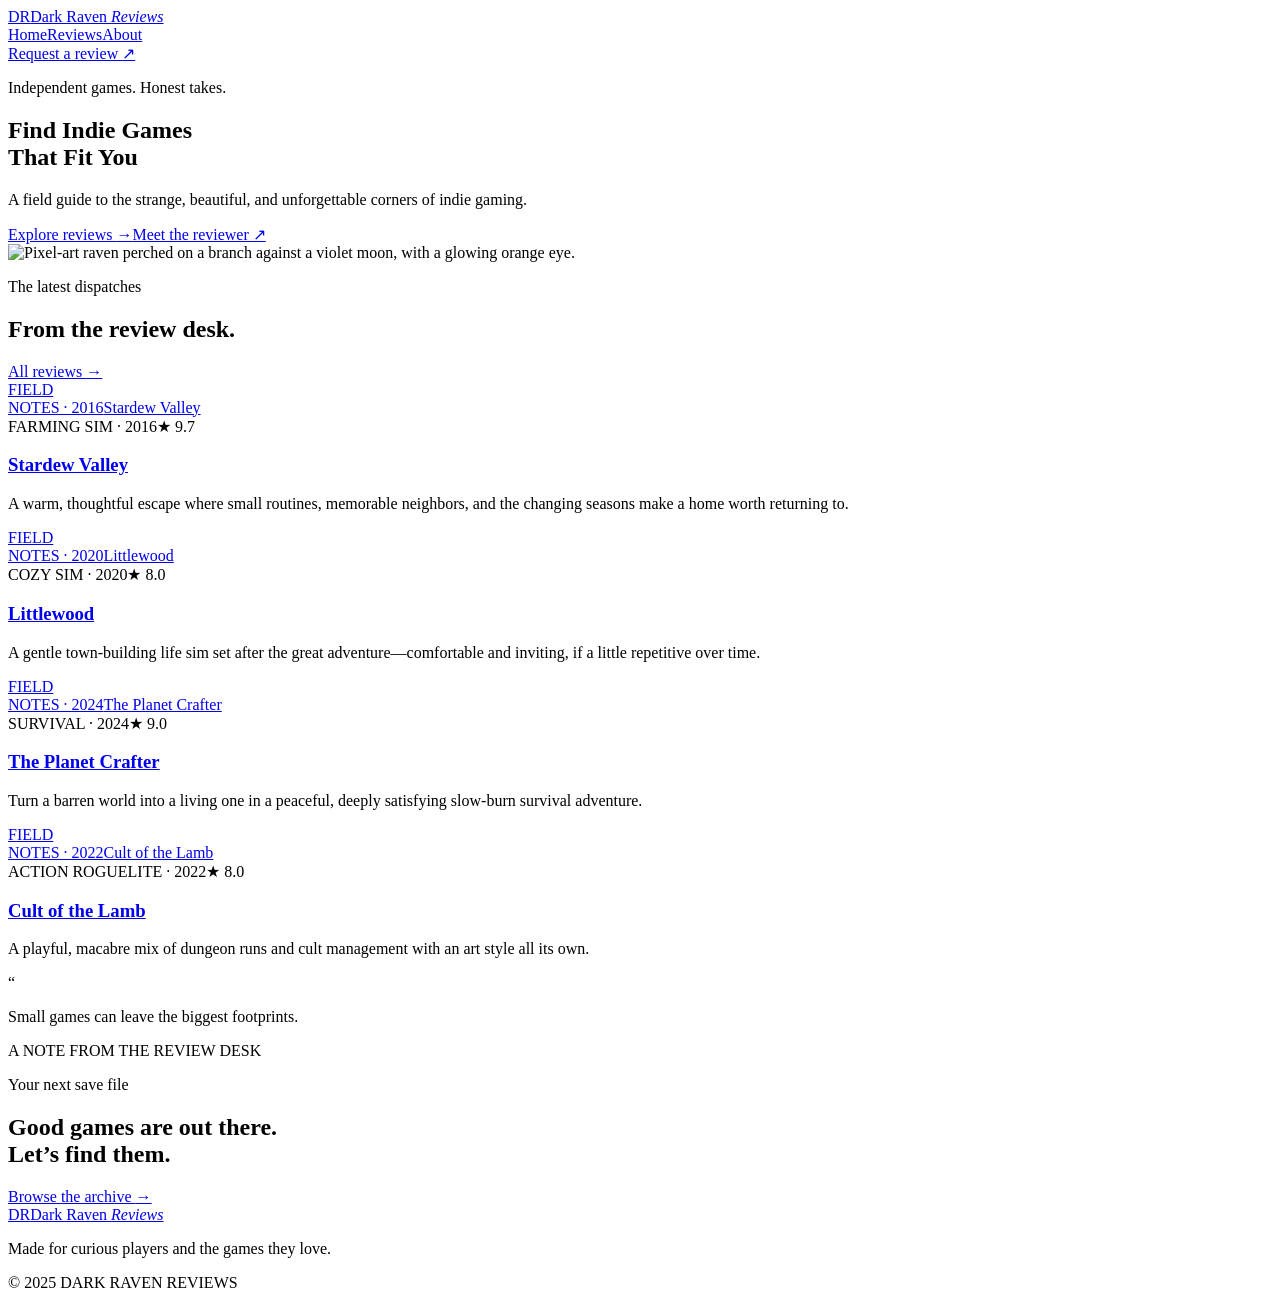
==== index.html @ 5dd22939 "Add files via upload" ====
<!doctype html>
<html lang="en">
<head>
  <meta charset="utf-8">
  <meta name="viewport" content="width=device-width, initial-scale=1">
  <meta name="description" content="Dark Raven Reviews — thoughtful reviews of inventive indie games.">
  <title>Dark Raven Reviews — Find Indie Games That Fit You</title>
  <link rel="stylesheet" href="css/styles.css">
</head>
<body>
  <header class="site-header">
    <a class="brand" href="index.html" aria-label="Dark Raven Reviews home"><span class="brand-mark">DR</span><span>Dark Raven <em>Reviews</em></span></a>
    <nav class="main-nav" aria-label="Main navigation">
      <a class="active" href="index.html">Home</a><a href="reviews.html">Reviews</a><a href="about.html">About</a>
    </nav>
    <a class="header-link" href="request.html">Request a review <span aria-hidden="true">↗</span></a>
  </header>
  <main>
    <section class="hero wrap">
      <div class="hero-copy">
        <p class="eyebrow"><span class="status-dot"></span> Independent games. Honest takes.</p>
        <h1>Find Indie Games<br><span class="accent-text">That Fit You</span></h1>
        <p class="hero-intro">A field guide to the strange, beautiful, and unforgettable corners of indie gaming.</p>
        <div class="hero-actions"><a class="button button-primary" href="reviews.html">Explore reviews <span aria-hidden="true">→</span></a><a class="text-link" href="about.html">Meet the reviewer <span aria-hidden="true">↗</span></a></div>
      </div>
      <div class="hero-art hero-raven">
        <img class="hero-raven-image" src="images/raven-pixel-art.png" alt="Pixel-art raven perched on a branch against a violet moon, with a glowing orange eye.">
      </div>
    </section>

    <section class="section wrap" aria-labelledby="latest-heading">
      <div class="section-heading"><div><p class="eyebrow">The latest dispatches</p><h2 id="latest-heading">From the review desk<span class="accent-text">.</span></h2></div><a class="text-link" href="reviews.html">All reviews <span aria-hidden="true">→</span></a></div>
      <div class="review-grid review-grid-four">
        <article class="review-card"><a class="cover cover-one" href="StardewValley.html" aria-label="Read the Stardew Valley review"><img class="game-thumb" src="images/StardewValley.jpg" alt=""><span class="cover-stamp">FIELD<br>NOTES · 2016</span><span class="cover-title">Stardew Valley</span></a><div class="card-meta"><span>FARMING SIM · 2016</span><span class="rating">★ 9.7</span></div><h3><a href="StardewValley.html">Stardew Valley</a></h3><p class="card-excerpt">A warm, thoughtful escape where small routines, memorable neighbors, and the changing seasons make a home worth returning to.</p></article>
        <article class="review-card"><a class="cover cover-two" href="LittleWood.html" aria-label="Read the Littlewood review"><img class="game-thumb" src="images/LittleWood.jpg" alt=""><span class="cover-stamp">FIELD<br>NOTES · 2020</span><span class="cover-title">Littlewood</span></a><div class="card-meta"><span>COZY SIM · 2020</span><span class="rating">★ 8.0</span></div><h3><a href="LittleWood.html">Littlewood</a></h3><p class="card-excerpt">A gentle town-building life sim set after the great adventure—comfortable and inviting, if a little repetitive over time.</p></article>
        <article class="review-card"><a class="cover cover-three" href="PlanetCrafter.html" aria-label="Read The Planet Crafter review"><img class="game-thumb" src="images/PlanetCrafter.jpg" alt=""><span class="cover-stamp">FIELD<br>NOTES · 2024</span><span class="cover-title">The Planet Crafter</span></a><div class="card-meta"><span>SURVIVAL · 2024</span><span class="rating">★ 9.0</span></div><h3><a href="PlanetCrafter.html">The Planet Crafter</a></h3><p class="card-excerpt">Turn a barren world into a living one in a peaceful, deeply satisfying slow-burn survival adventure.</p></article>
        <article class="review-card"><a class="cover cover-four" href="CultoftheLamb.html" aria-label="Read the Cult of the Lamb review"><img class="game-thumb" src="images/CultoftheLamb.jpg" alt=""><span class="cover-stamp">FIELD<br>NOTES · 2022</span><span class="cover-title">Cult of the Lamb</span></a><div class="card-meta"><span>ACTION ROGUELITE · 2022</span><span class="rating">★ 8.0</span></div><h3><a href="CultoftheLamb.html">Cult of the Lamb</a></h3><p class="card-excerpt">A playful, macabre mix of dungeon runs and cult management with an art style all its own.</p></article>
      </div>    </section>
    <section class="quote-band"><div class="wrap quote-inner"><span class="quote-mark">“</span><p>Small games can leave the biggest footprints.</p><span class="quote-credit">A NOTE FROM THE REVIEW DESK</span></div></section>
    <section class="section wrap start-card"><div><p class="eyebrow">Your next save file</p><h2>Good games are out there.<br><span class="accent-text">Let’s find them.</span></h2></div><a class="button button-outline" href="reviews.html">Browse the archive <span aria-hidden="true">→</span></a></section>
  </main>
  <footer class="site-footer"><a class="brand" href="index.html"><span class="brand-mark">DR</span><span>Dark Raven <em>Reviews</em></span></a><p>Made for curious players and the games they love.</p><span>© 2025 DARK RAVEN REVIEWS</span></footer>
</body>
</html>
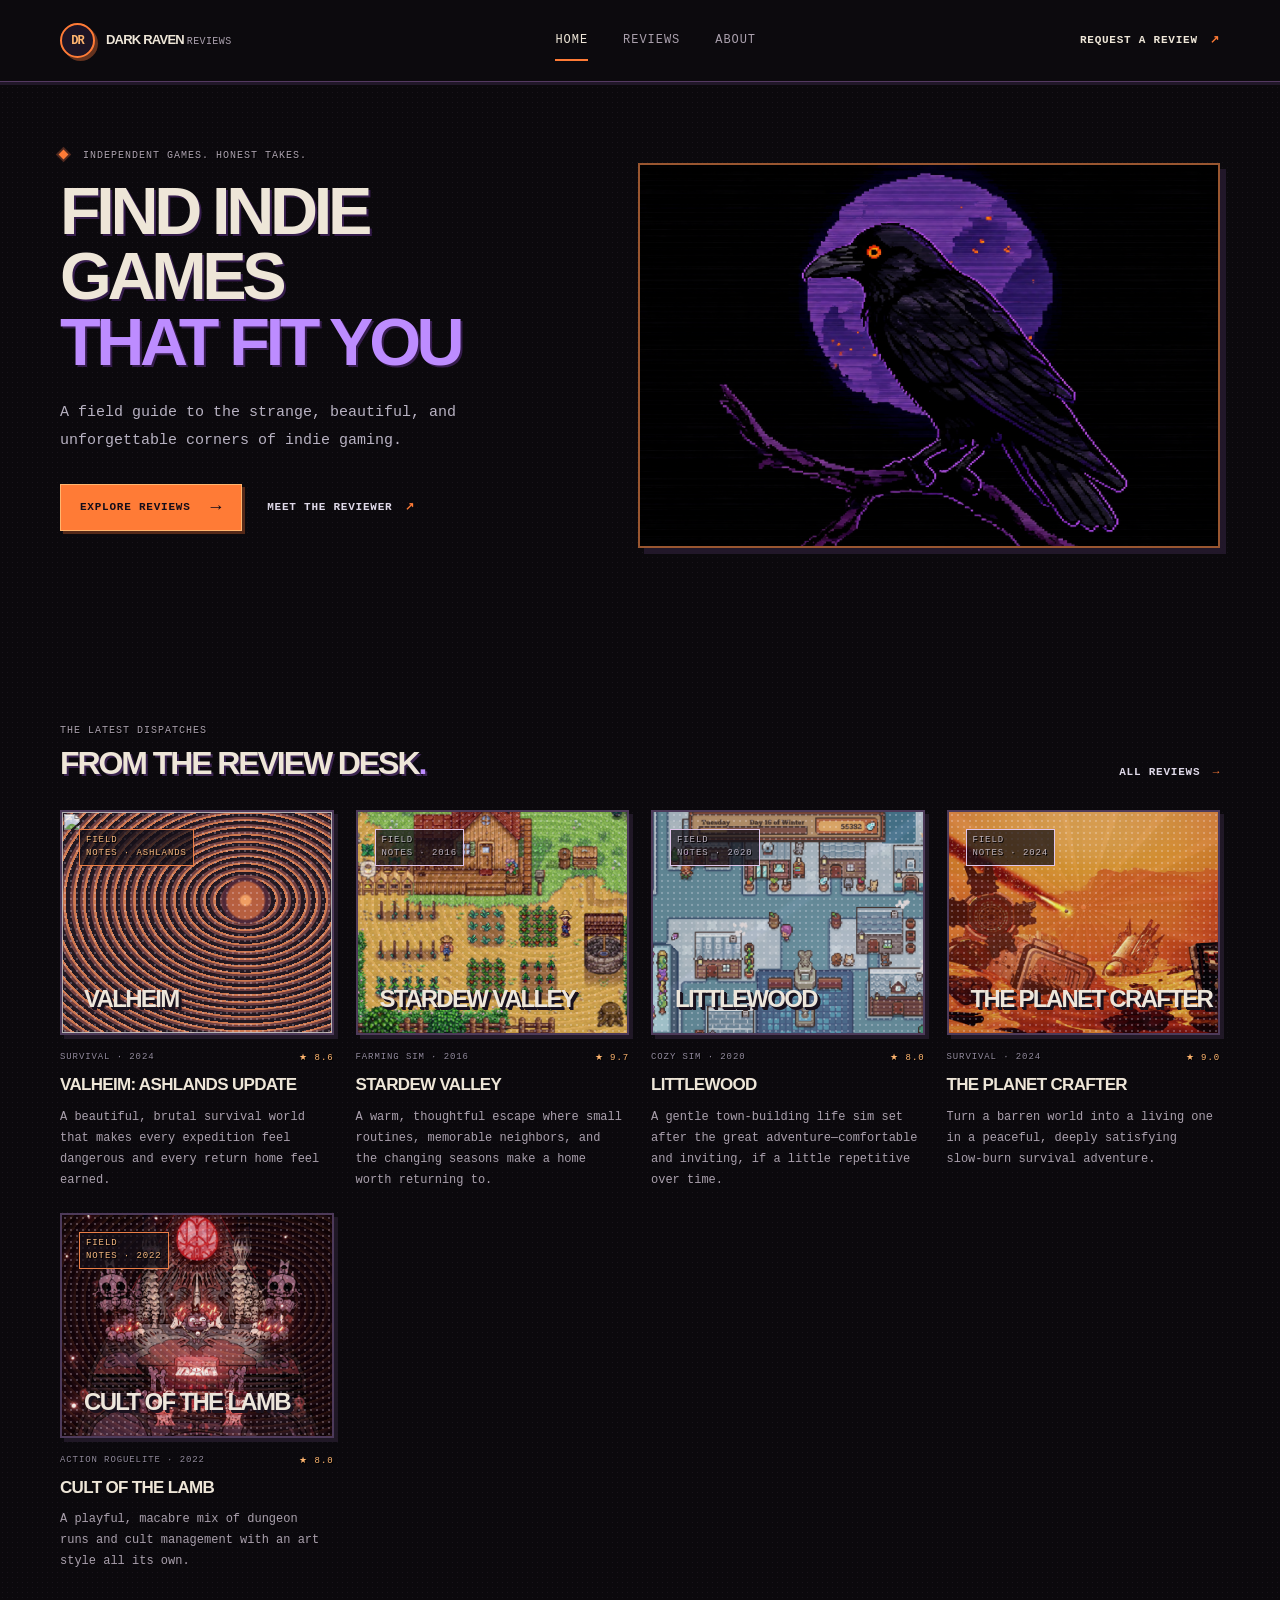
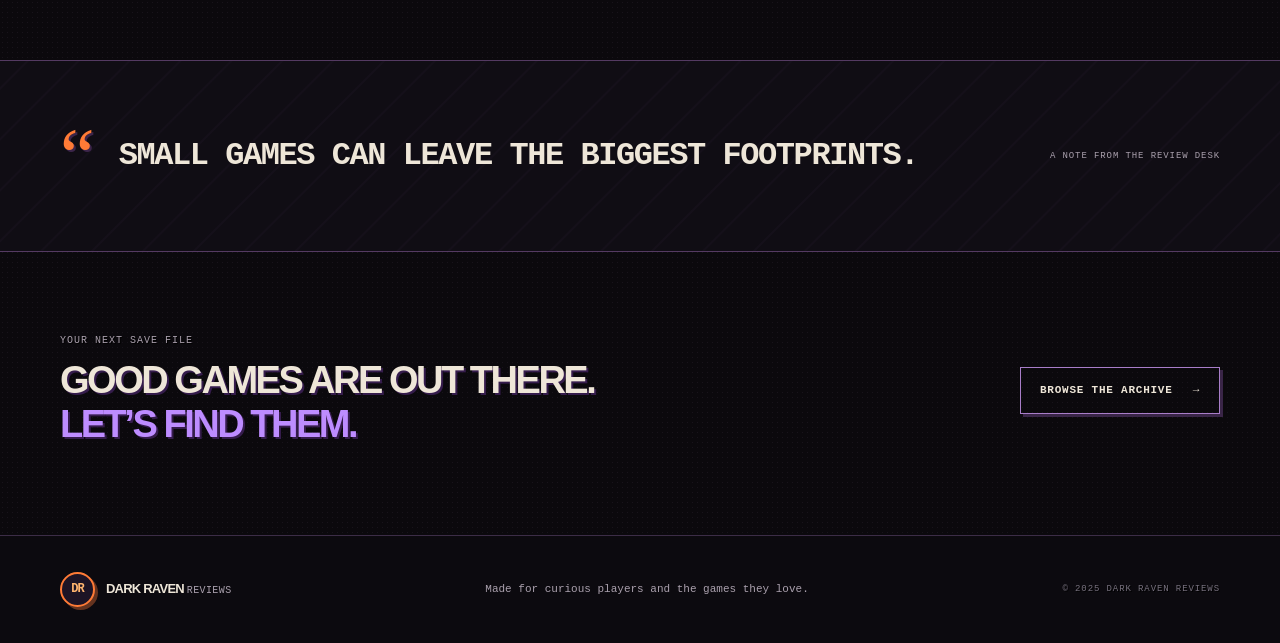
==== commit a00df943: "Add files via upload" ====
--- a/index.html
+++ b/index.html
@@ -30,7 +30,7 @@
 
     <section class="section wrap" aria-labelledby="latest-heading">
       <div class="section-heading"><div><p class="eyebrow">The latest dispatches</p><h2 id="latest-heading">From the review desk<span class="accent-text">.</span></h2></div><a class="text-link" href="reviews.html">All reviews <span aria-hidden="true">→</span></a></div>
-      <div class="review-grid review-grid-four">
+      <div class="review-grid review-grid-four"><article class="review-card"><a class="cover cover-four" href="ValheimAshlands.html" aria-label="Read the Valheim Ashlands update review"><img class="game-thumb" src="images/ValheimAshlands.jpg" alt=""><span class="cover-stamp">FIELD<br>NOTES · ASHLANDS</span><span class="cover-title">Valheim</span></a><div class="card-meta"><span>SURVIVAL · 2024</span><span class="rating">★ 8.6</span></div><h3><a href="ValheimAshlands.html">Valheim: Ashlands Update</a></h3><p class="card-excerpt">A beautiful, brutal survival world that makes every expedition feel dangerous and every return home feel earned.</p></article>
         <article class="review-card"><a class="cover cover-one" href="StardewValley.html" aria-label="Read the Stardew Valley review"><img class="game-thumb" src="images/StardewValley.jpg" alt=""><span class="cover-stamp">FIELD<br>NOTES · 2016</span><span class="cover-title">Stardew Valley</span></a><div class="card-meta"><span>FARMING SIM · 2016</span><span class="rating">★ 9.7</span></div><h3><a href="StardewValley.html">Stardew Valley</a></h3><p class="card-excerpt">A warm, thoughtful escape where small routines, memorable neighbors, and the changing seasons make a home worth returning to.</p></article>
         <article class="review-card"><a class="cover cover-two" href="LittleWood.html" aria-label="Read the Littlewood review"><img class="game-thumb" src="images/LittleWood.jpg" alt=""><span class="cover-stamp">FIELD<br>NOTES · 2020</span><span class="cover-title">Littlewood</span></a><div class="card-meta"><span>COZY SIM · 2020</span><span class="rating">★ 8.0</span></div><h3><a href="LittleWood.html">Littlewood</a></h3><p class="card-excerpt">A gentle town-building life sim set after the great adventure—comfortable and inviting, if a little repetitive over time.</p></article>
         <article class="review-card"><a class="cover cover-three" href="PlanetCrafter.html" aria-label="Read The Planet Crafter review"><img class="game-thumb" src="images/PlanetCrafter.jpg" alt=""><span class="cover-stamp">FIELD<br>NOTES · 2024</span><span class="cover-title">The Planet Crafter</span></a><div class="card-meta"><span>SURVIVAL · 2024</span><span class="rating">★ 9.0</span></div><h3><a href="PlanetCrafter.html">The Planet Crafter</a></h3><p class="card-excerpt">Turn a barren world into a living one in a peaceful, deeply satisfying slow-burn survival adventure.</p></article>
--- a/css/styles.css
+++ b/css/styles.css
@@ -0,0 +1,75 @@
+/* Dark Raven's photocopied zine skin uses system fonts and local CSS artwork. */
+:root{--ink:#08070c;--panel:#100e17;--panel-2:#171320;--line:#292333;--text:#f4f0fa;--muted:#a49daf;--purple:#a970ff;--violet:#7042bd;--pink:#e2a8ff;--mono:'DM Mono',monospace;--sans:'Manrope',Arial,sans-serif;--max:1160px}
+*{box-sizing:border-box}html{scroll-behavior:smooth}body{margin:0;background:var(--ink);color:var(--text);font-family:var(--sans);font-size:15px;line-height:1.7}a{color:inherit;text-decoration:none}a:hover{color:var(--pink)}.wrap{width:min(var(--max),calc(100% - 56px));margin-inline:auto}.site-header{height:82px;padding:0 max(28px,calc((100vw - var(--max))/2));display:flex;align-items:center;justify-content:space-between;border-bottom:1px solid rgba(255,255,255,.08);background:rgba(8,7,12,.92);position:relative;z-index:3}.brand{display:inline-flex;align-items:center;gap:11px;font-size:14px;font-weight:800;letter-spacing:-.04em;white-space:nowrap}.brand em{font-style:normal;color:var(--muted);font-weight:500}.brand-mark{width:35px;height:35px;border:1px solid #644594;color:var(--pink);display:grid;place-items:center;font:500 12px var(--mono);letter-spacing:-.08em;background:linear-gradient(145deg,#241632,#100e17)}.main-nav{display:flex;gap:35px;color:var(--muted);font-size:12px}.main-nav a{padding:8px 0;transition:color .2s}.main-nav a.active,.main-nav a:hover{color:var(--text)}.main-nav a.active{box-shadow:0 1px var(--purple)}.header-link,.text-link{font-size:11px;font-weight:700;letter-spacing:.04em}.header-link span,.text-link span{color:var(--purple);margin-left:5px}.hero{min-height:560px;display:grid;grid-template-columns:1fr 1fr;align-items:center;position:relative;padding-top:42px;padding-bottom:55px}.hero-copy{padding:20px 0 50px;position:relative;z-index:1}.eyebrow{font:10px var(--mono);letter-spacing:.14em;text-transform:uppercase;color:var(--muted);margin:0 0 18px}.status-dot{display:inline-block;width:7px;height:7px;border-radius:50%;background:#b683ff;box-shadow:0 0 12px #a970ff;margin-right:9px}h1,h2,h3,p{margin-top:0}h1{font-size:clamp(48px,6vw,78px);line-height:1.02;letter-spacing:-.075em;margin:0 0 24px;font-weight:700}h2{font-size:clamp(28px,3vw,38px);line-height:1.15;letter-spacing:-.06em;margin:0}.accent-text{color:var(--purple)}.hero-intro{max-width:430px;color:#b8b2c2;font-size:15px;line-height:1.9;margin-bottom:28px}.hero-actions{display:flex;align-items:center;gap:25px}.button{min-height:47px;padding:0 19px;display:inline-flex;align-items:center;gap:20px;font-size:11px;font-weight:700;letter-spacing:.02em;transition:transform .2s,border-color .2s,background .2s}.button:hover{transform:translateY(-2px)}.button-primary{background:#9c64f3;color:#100b18}.button-primary:hover{background:#bd91ff;color:#100b18}.button-primary span{font-size:18px}.button-outline{border:1px solid #514265;background:transparent}.button-outline:hover{border-color:var(--purple);color:var(--text)}.text-link{color:#ded8e8}.hero-art{height:385px;position:relative;overflow:hidden;border:1px solid #38264f;background:radial-gradient(ellipse at 57% 41%,#38205b 0,#20152e 32%,#0c0a12 74%);box-shadow:0 30px 100px #34155b25}.hero-art:before,.hero-art:after{content:"";position:absolute;inset:0;background-image:linear-gradient(rgba(183,140,255,.07) 1px,transparent 1px),linear-gradient(90deg,rgba(183,140,255,.07) 1px,transparent 1px);background-size:34px 34px;mask-image:linear-gradient(transparent,#000 60%);opacity:.5}.hero-art:after{background:radial-gradient(ellipse at 50% 110%,#9863d951,transparent 60%);mask-image:none}.moon{position:absolute;width:170px;height:170px;border-radius:50%;background:linear-gradient(145deg,#f0d4ff,#9b68df 67%,#6843a5);left:50%;top:40%;transform:translate(-50%,-50%);box-shadow:0 0 80px #a16ded8a,0 0 180px #8f49dd35;z-index:1}.moon:after{content:"";position:absolute;width:53px;height:53px;left:30px;top:35px;border-radius:50%;background:#c08df150;box-shadow:62px 43px 0 -10px #6843a540,-13px 71px 0 -15px #6843a540}.orbit{position:absolute;z-index:1;width:310px;height:115px;border:1px solid #d9a9ff47;border-radius:50%;left:50%;top:42%;transform:translate(-50%,-50%) rotate(-24deg)}.orbit-two{width:360px;height:160px;transform:translate(-50%,-50%) rotate(29deg);border-color:#9f75d72a}.landscape{position:absolute;z-index:2;height:135px;left:-5%;right:-5%;bottom:-3px;background:linear-gradient(150deg,transparent 0 16%,#15101e 16% 24%,transparent 24%),linear-gradient(31deg,transparent 0 20%,#0c0a11 20% 36%,transparent 36%),linear-gradient(165deg,transparent 0 24%,#100d17 24% 100%)}.art-label{position:absolute;z-index:3;bottom:20px;left:22px;right:22px;display:flex;justify-content:space-between;font:9px var(--mono);letter-spacing:.15em;color:#cec2dd}.hero-foot{position:absolute;bottom:17px;left:0;right:0;display:flex;align-items:center;gap:13px;font:9px var(--mono);letter-spacing:.12em;color:#797382}.scroll-line{height:1px;width:48px;background:#604a7a}.section{padding-top:83px;padding-bottom:88px}.section-heading{display:flex;align-items:end;justify-content:space-between;margin-bottom:28px}.section-heading .eyebrow{margin-bottom:9px}.section-heading h2{font-size:32px}.review-grid{display:grid;grid-template-columns:repeat(3,1fr);gap:22px}.review-card{min-width:0}.cover{height:225px;display:block;position:relative;overflow:hidden;border:1px solid #382c47;background-color:#151020;transition:transform .25s,border-color .25s}.cover:hover{transform:translateY(-4px);border-color:#8863af;color:var(--text)}.cover:before{content:"";position:absolute;inset:0;background-image:linear-gradient(rgba(255,255,255,.055) 1px,transparent 1px),linear-gradient(90deg,rgba(255,255,255,.055) 1px,transparent 1px);background-size:24px 24px;opacity:.35}.cover-one{background:radial-gradient(ellipse at 68% 42%,#9d73d5 0,#63458e 17%,#2a1b3b 45%,#100e17 80%)}.cover-two{background:radial-gradient(ellipse at 70% 65%,#57664f 0,#303a31 25%,#141813 72%)}.cover-three{background:radial-gradient(ellipse at 50% 42%,#564591 0,#27213c 32%,#11101a 76%)}.cover-four{background:radial-gradient(ellipse at 67% 50%,#843d8c 0,#46264f 29%,#130f19 76%)}.cover-stamp{position:absolute;top:17px;left:17px;font:9px/1.5 var(--mono);letter-spacing:.12em;color:#f3e8ffb8}.cover-title{position:absolute;z-index:1;left:22px;bottom:20px;font-weight:700;font-size:24px;line-height:1.12;letter-spacing:-.06em}.cover-orb{position:absolute;width:120px;height:120px;border-radius:50%;right:37px;top:36px;background:linear-gradient(140deg,#f5dfff,#9d76d9 67%,#493563);box-shadow:0 0 48px #bc89f860}.cover-orb:after{content:"";position:absolute;inset:-20px;border:1px solid #d9b5ff57;border-radius:50%;transform:rotate(-28deg) scaleY(.38)}.cover-plant{position:absolute;right:40px;top:23px;font-size:106px;color:#a4b985;filter:drop-shadow(0 0 16px #9ebc7255)}.cover-star{position:absolute;right:48px;top:32px;font-size:93px;color:#c8a5ff;text-shadow:0 0 35px #a970ff}.card-meta{display:flex;justify-content:space-between;margin-top:17px;font:9px var(--mono);letter-spacing:.09em;color:#928a9d}.rating{color:var(--pink)}.review-card h3{font-size:17px;letter-spacing:-.04em;margin:7px 0 7px}.card-excerpt{font-size:12px;line-height:1.75;color:var(--muted);margin:0}.quote-band{border-block:1px solid #282131;background:linear-gradient(100deg,#100d16,#161021 50%,#0d0b12)}.quote-inner{min-height:190px;display:flex;align-items:center;gap:24px}.quote-mark{font-size:78px;line-height:1;color:#9565cf}.quote-inner p{font-size:clamp(22px,3vw,32px);letter-spacing:-.05em;margin:0}.quote-credit{margin-left:auto;font:9px var(--mono);letter-spacing:.1em;color:var(--muted);white-space:nowrap}.start-card{display:flex;align-items:center;justify-content:space-between}.start-card .eyebrow{margin-bottom:13px}.site-footer{min-height:108px;padding:24px max(28px,calc((100vw - var(--max))/2));display:flex;align-items:center;justify-content:space-between;border-top:1px solid rgba(255,255,255,.08);gap:20px}.site-footer p{font-size:11px;color:var(--muted);margin:0}.site-footer>span{font:9px var(--mono);color:#77717e;letter-spacing:.08em}.page-hero{padding-top:92px;padding-bottom:65px;min-height:360px;background:radial-gradient(ellipse at 75% 25%,#421e622b,transparent 45%)}.page-hero h1{font-size:clamp(48px,6vw,72px)}.page-hero .hero-intro{margin-bottom:0}.archive-count{font:9px var(--mono);letter-spacing:.1em;color:var(--muted)}.template-callout{margin-top:48px;border:1px solid #33283f;background:linear-gradient(100deg,#15111d,#0e0c13);padding:26px 30px;display:flex;align-items:center;justify-content:space-between}.template-callout .eyebrow{margin-bottom:8px}.template-callout h2{font-size:21px}.article-hero{padding-top:90px;padding-bottom:36px}.article-hero h1{font-size:clamp(48px,6vw,72px)}.slash{color:#5d5369;margin:0 8px}.article-byline{display:flex;gap:24px;margin-top:24px;font:9px var(--mono);letter-spacing:.08em;color:#8f879a}.article-art{height:350px;margin-bottom:58px}.article-art .cover-title{font-size:36px;left:42px;bottom:35px}.article-art .cover-stamp{top:30px;left:35px}.article-art .cover-orb{width:210px;height:210px;right:18%;top:13%;opacity:.9}.article-layout{display:grid;grid-template-columns:minmax(0,700px) 275px;gap:76px;align-items:start;justify-content:center}.article-body{color:#bcb5c6;font-size:14px;line-height:1.9}.article-body h2{color:var(--text);font-size:23px;margin:38px 0 12px}.article-body p{margin-bottom:20px}.article-lede{font-size:18px;color:#e3dce9;line-height:1.8}.article-note{margin-top:40px;padding:20px;border-left:2px solid var(--purple);background:#120f18}.article-note .eyebrow{margin-bottom:8px}.article-note p{margin:0}.score-card{padding:22px;border:1px solid #34283f;background:#100d15;position:sticky;top:25px}.score-card .eyebrow{margin-bottom:8px}.score{font-size:53px;line-height:1.1;font-weight:700;letter-spacing:-.07em;color:var(--pink)}.score span{font-size:16px;color:var(--muted);letter-spacing:0}.score-label{font:9px var(--mono);letter-spacing:.12em;color:#c7b4df;margin:6px 0 18px}.score-rule{height:1px;background:#30283a;margin:18px 0}.score-card dl{margin:0}.score-card dl div{display:flex}.score-card dt,.score-card dd{display:inline-block;width:50%;font-size:11px;margin:0 0 8px}.score-card dt{color:var(--muted)}.score-card dd{text-align:right;color:#e2dce9}.tag-list{font-size:11px;color:#c7b4df}.article-next{display:flex;justify-content:space-between;align-items:center;padding-top:58px;padding-bottom:75px}.about-layout{display:grid;grid-template-columns:.85fr 1.15fr;gap:78px;align-items:center;padding-top:10px;padding-bottom:85px}.about-art{height:360px;position:relative;overflow:hidden;border:1px solid #342743;background:radial-gradient(ellipse at 52% 50%,#392354,#130f1b 65%);display:grid;place-items:center}.about-art:before{content:"";position:absolute;inset:0;background-image:linear-gradient(rgba(183,140,255,.08) 1px,transparent 1px),linear-gradient(90deg,rgba(183,140,255,.08) 1px,transparent 1px);background-size:28px 28px;mask-image:radial-gradient(ellipse,#000,transparent 80%)}.about-raven{width:145px;height:145px;border:1px solid #aa7ae2;border-radius:50%;display:grid;place-items:center;font:28px var(--mono);letter-spacing:-.1em;color:#e5c6ff;box-shadow:0 0 55px #a15de64c,inset 0 0 45px #a15de62b;z-index:1}.about-art>span{position:absolute;bottom:18px;left:20px;font:9px/1.7 var(--mono);letter-spacing:.12em;color:#b0a4bd}.about-copy h2{font-size:35px;margin-bottom:19px}.about-copy>p:not(.eyebrow){color:var(--muted);font-size:13px;line-height:1.9;margin-bottom:15px}.about-copy .button{margin-top:10px}.values-section{border-top:1px solid #292333}.values-grid{display:grid;grid-template-columns:repeat(3,1fr);gap:24px;margin-top:25px}.values-grid article{padding:23px;border:1px solid #2c2535;background:linear-gradient(145deg,#131019,#0d0b11)}.value-number{font:10px var(--mono);color:var(--purple)}.values-grid h3{font-size:17px;margin:15px 0 6px}.values-grid p{font-size:12px;color:var(--muted);margin:0}
+@media(max-width:800px){.site-header{padding-inline:22px}.main-nav{gap:18px}.header-link{display:none}.hero{grid-template-columns:1fr;gap:8px;padding-top:55px}.hero-copy{padding-bottom:12px}.hero-art{height:315px}.hero-foot{position:static;grid-row:3;margin-top:20px}.review-grid{grid-template-columns:repeat(2,1fr)}.quote-inner{gap:15px}.quote-credit{display:none}.article-layout{grid-template-columns:1fr;gap:30px}.score-card{position:static;max-width:420px;grid-row:1}.about-layout{gap:36px}.site-footer{flex-wrap:wrap}.site-footer p{order:3;width:100%}}
+@media(max-width:560px){.wrap{width:calc(100% - 36px)}.site-header{height:auto;min-height:72px;padding:14px 18px;flex-wrap:wrap;gap:12px}.brand{font-size:12px}.brand-mark{width:31px;height:31px}.main-nav{order:3;width:100%;justify-content:space-between;border-top:1px solid #211c29;padding-top:8px;font-size:11px}.hero{padding-top:40px;min-height:0;padding-bottom:28px}h1{font-size:52px}.hero-art{height:265px}.moon{width:135px;height:135px}.hero-actions{gap:15px;flex-wrap:wrap}.section{padding-top:58px;padding-bottom:60px}.section-heading{align-items:start;gap:14px;flex-direction:column}.section-heading h2{font-size:28px}.review-grid{grid-template-columns:1fr;gap:30px}.cover{height:240px}.quote-inner{min-height:150px}.quote-mark{font-size:55px}.quote-inner p{font-size:22px}.start-card,.template-callout{align-items:flex-start;flex-direction:column;gap:20px}.site-footer{padding:24px 18px}.site-footer>span{font-size:8px}.page-hero{padding-top:65px;min-height:0;padding-bottom:46px}.page-hero h1{font-size:51px}.archive-count{margin:0}.article-hero{padding-top:60px}.article-byline{flex-wrap:wrap;gap:10px 18px}.article-art{height:250px;margin-bottom:40px}.article-art .cover-title{font-size:27px;left:24px;bottom:25px}.article-art .cover-orb{width:145px;height:145px;right:10%;top:15%}.article-layout{gap:25px}.article-next{padding-top:38px;padding-bottom:52px}.about-layout{grid-template-columns:1fr;gap:30px;padding-bottom:55px}.about-art{height:270px}.about-copy h2{font-size:30px}.values-grid{grid-template-columns:1fr;gap:13px}}
+/* RETRO UNDERGROUND SKIN — layout stays above; these rules restyle the shared components. */
+:root{--ink:#0b090d;--panel:#141019;--panel-2:#1c1522;--line:#3e3048;--text:#eee6d8;--muted:#aaa0ad;--purple:#bd8cff;--violet:#7544a0;--pink:#e4b0ff;--mono:'Courier New',monospace;--sans:'Trebuchet MS',Arial,sans-serif}
+body{font-family:var(--mono);font-size:14px;line-height:1.75;background-color:var(--ink);background-image:radial-gradient(#b18ac015 .7px,transparent .8px);background-size:5px 5px}
+h1,h2,h3,.brand,.cover-title,.quote-inner p{font-family:'Trebuchet MS',Arial,sans-serif;letter-spacing:-.045em}
+h1,h2{text-transform:uppercase;letter-spacing:-.065em;text-shadow:2px 2px 0 #351c4c}
+h1{font-weight:900;line-height:.98}
+.brand{font-size:13px;letter-spacing:-.06em;text-transform:uppercase}.brand em{font-family:var(--mono);font-size:10px;letter-spacing:.04em;text-transform:uppercase}.brand-mark{border:2px solid var(--purple);border-radius:50%;background:#1d1425;box-shadow:3px 3px 0 #603c7a;font-weight:bold}
+.site-header{border-bottom:1px solid #543a62;background:#0c0a0feb;box-shadow:0 3px 0 #211729}.main-nav{font-family:var(--mono);text-transform:uppercase;letter-spacing:.08em}.main-nav a.active{box-shadow:0 2px var(--purple)}
+.eyebrow,.hero-foot,.art-label,.cover-stamp,.card-meta,.archive-count,.article-byline,.score-label,.score-card dl dt,.site-footer>span{font-family:var(--mono);letter-spacing:.1em;text-shadow:1px 1px #000}
+.status-dot{border-radius:0;background:#c391ff;box-shadow:0 0 0 2px #3a2450;transform:rotate(45deg)}
+.button{font-family:var(--mono);text-transform:uppercase;letter-spacing:.07em;border-radius:0;box-shadow:3px 3px 0 #050407}.button-primary{color:#140d19;background:#c49aff;border:1px solid #f1ddff}.button-primary:hover{background:#e0c2ff;color:#100b18}.button-outline{border:1px solid #a87dc9;box-shadow:3px 3px 0 #392547}.text-link,.header-link{font-family:var(--mono);text-transform:uppercase;letter-spacing:.07em}
+.hero-art{border:2px solid #7b5690;box-shadow:6px 6px 0 #211729;background:linear-gradient(135deg,transparent 0 47%,#2a1c33 47% 50%,transparent 50%),radial-gradient(ellipse at 56% 40%,#9767b6 0,#623f7b 19%,#24182c 20% 45%,#100d13 75%)}
+.hero-art:before{background-image:radial-gradient(#e4c9ffb0 .8px,transparent 1px);background-size:6px 6px;opacity:.35;mask-image:none}
+.hero-art:after{background:repeating-linear-gradient(123deg,transparent 0 17px,#e4c9ff16 18px,transparent 19px 32px);opacity:.5;mask-image:none}
+.moon{width:168px;height:168px;border-radius:48% 52% 47% 53%;background:radial-gradient(circle at 50% 50%,#201628 0 36%,#c89cde 37% 42%,#745087 43% 48%,#d5b0e3 49% 51%,#35203d 52%);box-shadow:5px 5px 0 #140d19;filter:saturate(.65)}
+.moon:after{width:18px;height:18px;left:25px;top:28px;border-radius:0;background:#17101e;box-shadow:72px 32px 0 -3px #17101e,-1px 76px 0 -5px #17101e}
+.orbit{border-style:dashed;border-color:#e2c3f2a0}.orbit-two{border-color:#c69eea6b}.landscape{background:linear-gradient(150deg,transparent 0 16%,#21182a 16% 24%,transparent 24%),linear-gradient(31deg,transparent 0 20%,#09080b 20% 36%,transparent 36%),linear-gradient(165deg,transparent 0 24%,#120f16 24% 100%)}
+.section-heading h2,.about-copy h2{text-shadow:2px 2px 0 #3b2450}.cover{border:2px solid #503960;box-shadow:4px 4px 0 #211729;filter:saturate(.82)}
+.cover:before{background-image:radial-gradient(#e8d5f4a8 .8px,transparent 1px),repeating-linear-gradient(0deg,transparent 0 3px,#120c19a6 4px,transparent 5px);background-size:6px 6px,100% 6px;opacity:.4;mix-blend-mode:screen}
+.cover-one{background-color:#16101c;background-image:radial-gradient(circle at 69% 40%,#d5a7eb 0 2%,#986caf 3% 8%,#40274c 9% 10%,transparent 11%),repeating-radial-gradient(ellipse at 69% 40%,#b687cd 0 2px,#563462 3px 5px,#24182b 6px 10px)}
+.cover-two{background-color:#151019;background-image:linear-gradient(145deg,transparent 0 45%,#806296 46% 48%,transparent 49%),radial-gradient(ellipse at 70% 65%,#9a7aa0 0,#59435f 20%,#1d1523 72%)}
+.cover-three{background-color:#121019;background-image:radial-gradient(circle at 50% 43%,#e0b6ef 0 2px,transparent 3px),repeating-conic-gradient(from 7deg at 50% 43%,#392547 0 9deg,#614378 10deg 13deg,#21182b 14deg 22deg)}
+.cover-four{background-color:#130f17;background-image:repeating-linear-gradient(135deg,#18111c 0 13px,#593563 14px 16px,#211526 17px 29px),radial-gradient(ellipse at 67% 50%,#9c62a3,transparent 55%)}
+.cover-stamp{border:1px solid #e2c3f2;padding:4px 6px;background:#130e18b8}.cover-title{font-family:'Trebuchet MS',Arial,sans-serif;font-weight:900;text-transform:uppercase;letter-spacing:-.07em;text-shadow:2px 2px #1a1120,3px 3px #1a1120}.cover-orb{border-radius:50% 45% 52% 46%;background:repeating-radial-gradient(circle at 40% 40%,#e1c2ea 0 4px,#a67bb7 5px 9px,#694c76 10px 12px);box-shadow:4px 4px 0 #24192c}.cover-orb:after{inset:-12px;border:2px dashed #e1c2ea;transform:rotate(-28deg) scaleY(.42)}
+.cover-plant{font-family:Georgia,serif;color:#c1a5c8;filter:none;text-shadow:3px 3px #392543}.cover-star{color:#d4b4ed;text-shadow:3px 3px 0 #513762;filter:none}
+.review-card h3{font-family:'Trebuchet MS',Arial,sans-serif;text-transform:uppercase;letter-spacing:-.04em}.card-excerpt,.article-body,.about-copy>p:not(.eyebrow){font-family:'Courier New',monospace}
+.quote-band{border-color:#543a62;background:repeating-linear-gradient(135deg,#100d14 0 18px,#15101a 19px 20px,#100d14 21px 36px)}.quote-mark{font-family:Georgia,serif;color:#c39add;text-shadow:2px 2px #3c254a}.quote-inner p{font-family:'Courier New',monospace;text-transform:uppercase;font-weight:bold}
+.template-callout,.score-card,.values-grid article{border:1px solid #574066;border-radius:0;box-shadow:4px 4px 0 #211729;background:repeating-linear-gradient(0deg,#151019,#151019 5px,#17121c 6px)}
+.score{font-family:'Courier New',monospace;color:#d9b4ed;text-shadow:2px 2px #483055}.score-rule{background:#503960}.article-note{border-left:3px solid #c095df;background:#18111d;box-shadow:3px 3px 0 #24172d}
+.about-art{border:2px solid #654878;box-shadow:5px 5px 0 #211729;background:radial-gradient(ellipse at 52% 50%,#563767,#130f19 65%)}.about-art:before{background-image:radial-gradient(#e2c6eead .8px,transparent 1px);background-size:6px 6px;mask-image:none;opacity:.3}.about-raven{width:145px;height:145px;border:2px dashed #d2abe6;border-radius:46% 54% 48% 52%;font-family:'Courier New',monospace;color:#f0d5ff;box-shadow:5px 5px 0 #382442,inset 0 0 0 7px #23182b;font-weight:bold}
+.site-footer{border-color:#3c2d47;background:#0c0a0f}.page-hero{background:radial-gradient(ellipse at 75% 25%,#522a6638,transparent 48%)}
+/* Burnt-orange sparks to break up the purple without changing the palette. */
+:root{--flare:#ff7b36;--flare-soft:#ffb56f}
+.status-dot{background:var(--flare);box-shadow:0 0 0 2px #512a20;transform:rotate(45deg)}
+.brand-mark{border-color:var(--flare);color:var(--flare-soft);box-shadow:3px 3px 0 #65331f}
+.header-link span,.text-link span{color:var(--flare)}
+.button-primary{background:var(--flare);border-color:var(--flare-soft);box-shadow:3px 3px 0 #542918}
+.button-primary:hover{background:var(--flare-soft);color:#1b100a}
+.rating,.value-number{color:var(--flare-soft)}
+.main-nav a.active{box-shadow:0 2px var(--flare)}
+.hero-art{border-color:#995630;background:linear-gradient(135deg,transparent 0 47%,#4b281c 47% 50%,transparent 50%),radial-gradient(ellipse at 56% 40%,#bb693d 0,#75442e 19%,#2a1b27 20% 45%,#100d13 75%)}
+.moon{background:radial-gradient(circle at 50% 50%,#211627 0 36%,#ffad61 37% 42%,#a94f2d 43% 48%,#ffd09a 49% 51%,#3e2330 52%)}
+.orbit-two{border-color:#ff9a596b}
+.cover-four{background-color:#170f13;background-image:radial-gradient(circle at 68% 40%,#ff9b52 0 2%,#c65b35 3% 8%,#552638 9% 10%,transparent 11%),repeating-radial-gradient(ellipse at 68% 40%,#dd7544 0 2px,#783d3f 3px 5px,#241722 6px 10px)}
+.cover-four .cover-stamp{border-color:var(--flare);color:var(--flare-soft)}
+.cover-four .cover-star{color:var(--flare-soft);text-shadow:3px 3px 0 #6a382c}
+.quote-mark{color:var(--flare)}
+.article-note{border-left-color:var(--flare)}
+.score{color:var(--flare-soft)}
+.values-grid article:hover,.score-card:hover{border-color:#b85d35}
+/* Review thumbnails and full-width official game stills. */
+.review-grid-four{grid-template-columns:repeat(4,minmax(0,1fr))}
+.cover img.game-thumb{position:absolute;inset:0;width:100%;height:100%;object-fit:cover;z-index:0;opacity:.88;filter:saturate(.82) contrast(1.08)}
+.cover:before{z-index:1;pointer-events:none}
+.cover .cover-stamp,.cover .cover-title,.cover .cover-orb,.cover .cover-plant,.cover .cover-star{z-index:2}
+.game-art{padding:0;background:#100d13;position:relative;overflow:hidden;border:2px solid #7b5690;box-shadow:6px 6px 0 #211729}
+.game-art img{display:block;width:100%;height:100%;object-fit:cover;filter:saturate(.88) contrast(1.05)}
+.image-credit{position:absolute;right:0;bottom:0;padding:7px 11px;background:#0b090de8;color:#d5c6dc;font:10px/1.4 'Courier New',monospace;letter-spacing:.02em}
+.image-credit a{text-decoration:underline;text-decoration-color:#bd8cff;text-underline-offset:2px}
+@media(max-width:1000px){.review-grid-four{grid-template-columns:repeat(2,minmax(0,1fr))}}
+@media(max-width:560px){.review-grid-four{grid-template-columns:1fr}.image-credit{font-size:9px;padding:5px 7px}}
+.hero-raven{background:#0b090d}
+.hero-raven:before,.hero-raven:after{display:none}
+.hero-raven-image{display:block;position:absolute;inset:0;width:100%;height:100%;object-fit:cover;object-position:center;transform:scale(1.14)}
+/* Give the hero copy and raven artwork more breathing room. */
+.hero{grid-template-columns:minmax(0,.95fr) minmax(0,1.05fr);column-gap:52px}
+.hero h1{font-size:clamp(44px,5.2vw,68px)}
+@media(max-width:800px){.hero{grid-template-columns:1fr;column-gap:0}.hero h1{font-size:52px}}
+@media(max-width:560px){.hero h1{font-size:48px}}
+.request-card p:not(.eyebrow){max-width:560px;margin:10px 0 0;color:var(--muted);font-size:13px;line-height:1.8}
